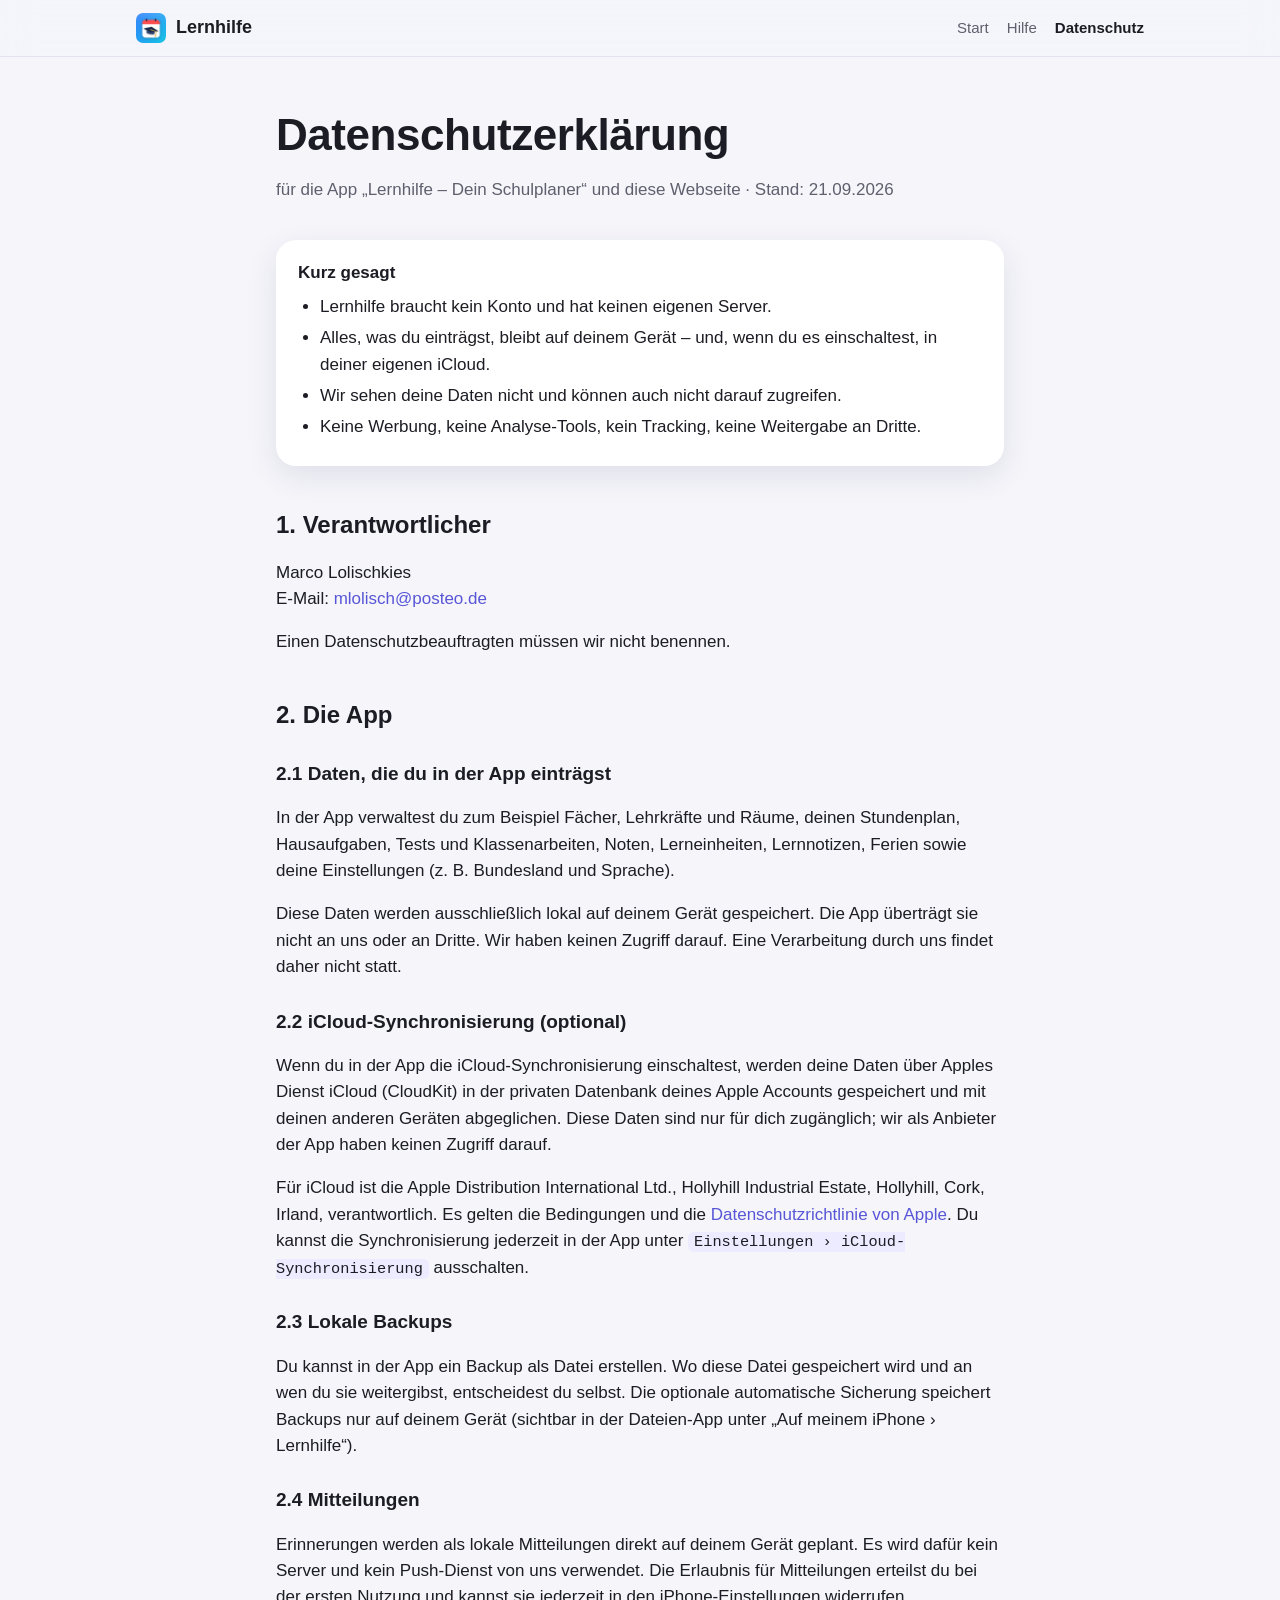
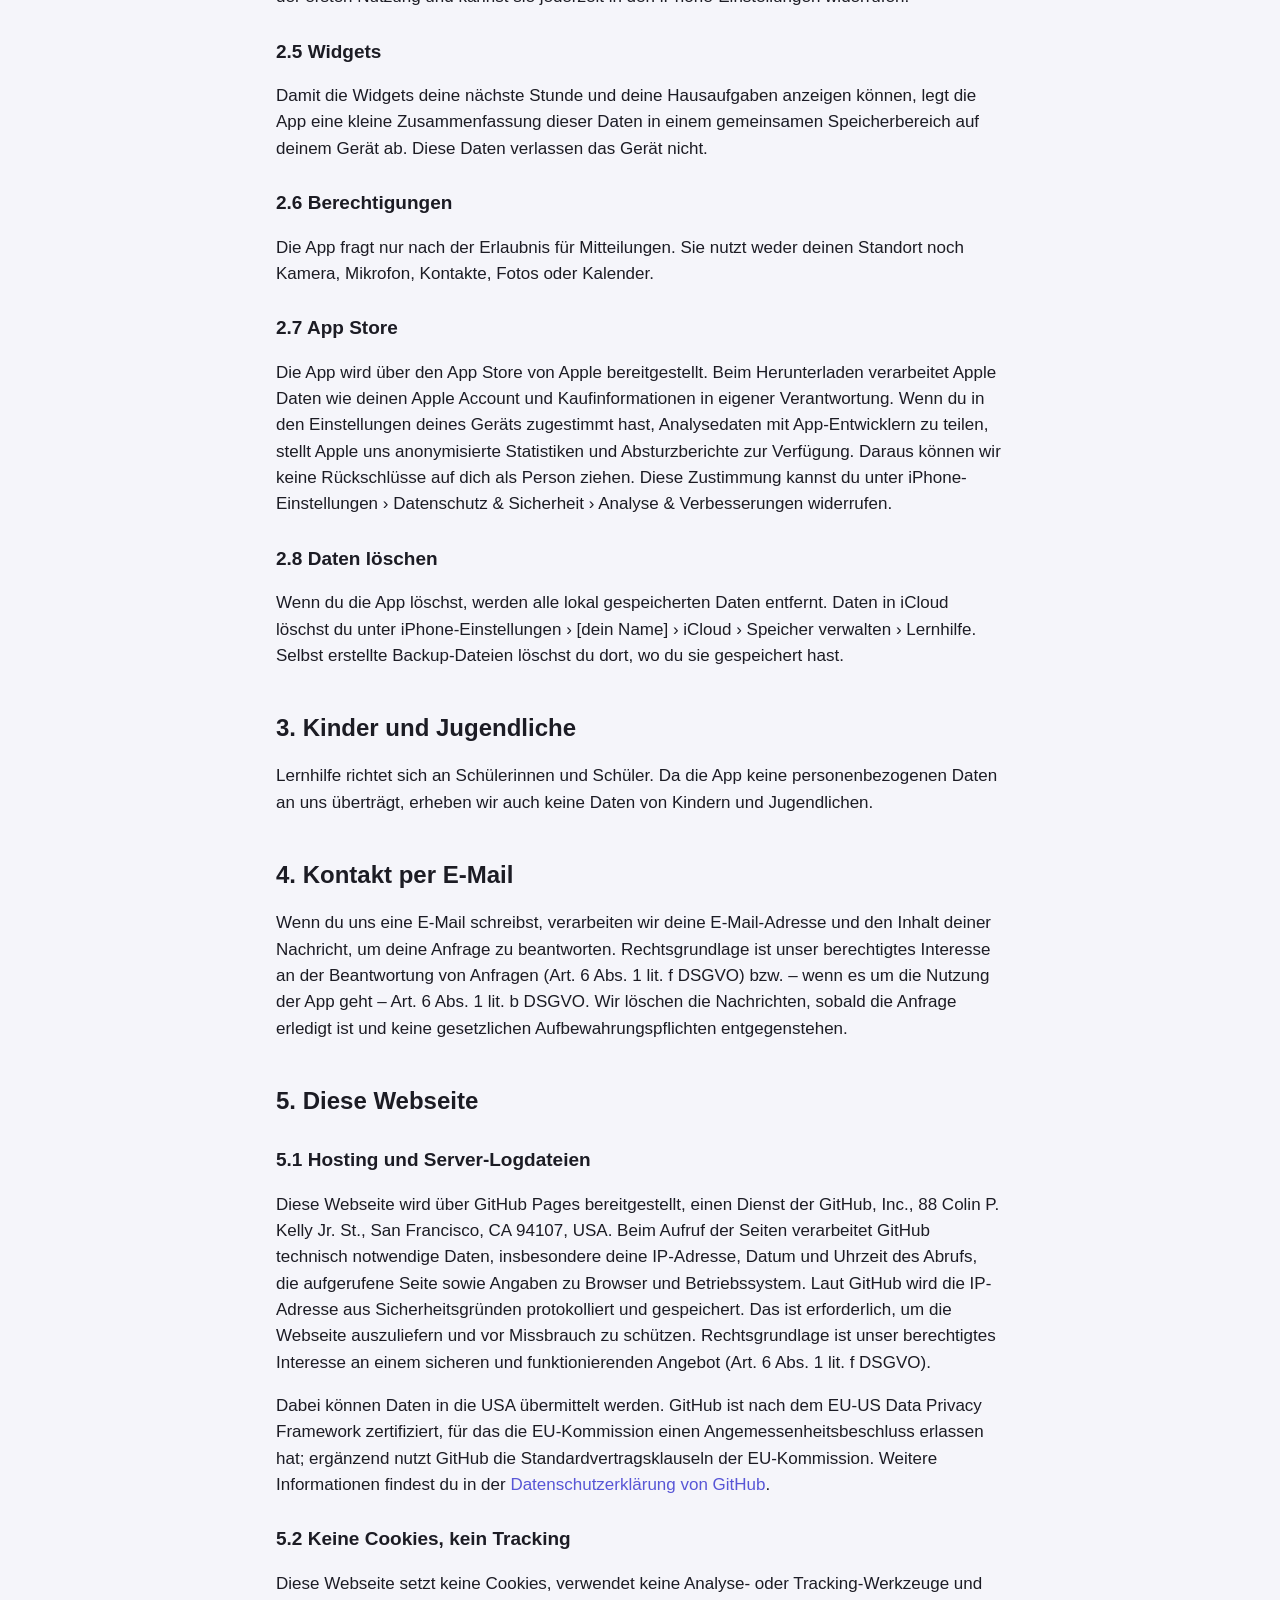
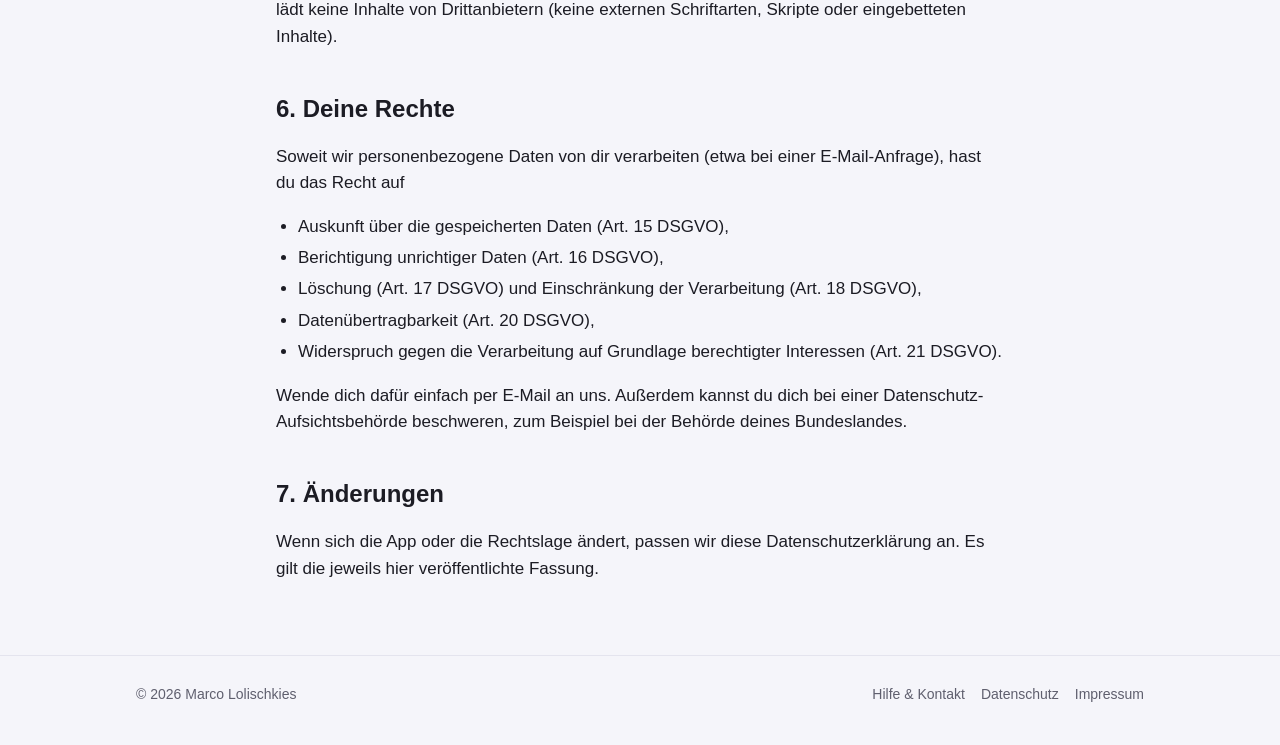
==== datenschutz.html @ ed944dcc "Add files via upload" ====
<!DOCTYPE html>
<html lang="de">
<head>
  <meta charset="utf-8">
  <meta name="viewport" content="width=device-width, initial-scale=1">
  <title>Datenschutz – Lernhilfe</title>
  <meta name="description" content="Datenschutzerklärung für die App Lernhilfe – Dein Schulplaner und diese Webseite.">
  <meta name="theme-color" content="#5856d6">
  <link rel="icon" href="img/icon.png">
  <link rel="apple-touch-icon" href="img/icon.png">
  <link rel="stylesheet" href="style.css">
</head>
<body>

<header class="site-header">
  <div class="wrap">
    <a class="brand" href="index.html"><img src="img/icon.png" alt=""><span>Lernhilfe</span></a>
    <nav class="site-nav" aria-label="Hauptmenü">
      <a href="index.html">Start</a>
      <a href="support.html">Hilfe</a>
      <a href="datenschutz.html" aria-current="page">Datenschutz</a>
    </nav>
  </div>
</header>

<main class="wrap narrow">
  <div class="page-head">
    <h1>Datenschutzerklärung</h1>
    <p>für die App „Lernhilfe – Dein Schulplaner“ und diese Webseite · Stand: 21.09.2026</p>
  </div>

  <div class="prose">

    <div class="summary">
      <strong>Kurz gesagt</strong>
      <ul>
        <li>Lernhilfe braucht kein Konto und hat keinen eigenen Server.</li>
        <li>Alles, was du einträgst, bleibt auf deinem Gerät – und, wenn du es einschaltest, in deiner eigenen iCloud.</li>
        <li>Wir sehen deine Daten nicht und können auch nicht darauf zugreifen.</li>
        <li>Keine Werbung, keine Analyse-Tools, kein Tracking, keine Weitergabe an Dritte.</li>
      </ul>
    </div>

    <h2>1. Verantwortlicher</h2>
    <p>
      Marco Lolischkies<br>
      E-Mail: <a href="mailto:mlolisch@posteo.de">mlolisch@posteo.de</a>
    </p>
    <p>Einen Datenschutzbeauftragten müssen wir nicht benennen.</p>

    <h2>2. Die App</h2>

    <h3>2.1 Daten, die du in der App einträgst</h3>
    <p>In der App verwaltest du zum Beispiel Fächer, Lehrkräfte und Räume, deinen Stundenplan, Hausaufgaben, Tests und Klassenarbeiten, Noten, Lerneinheiten, Lernnotizen, Ferien sowie deine Einstellungen (z. B. Bundesland und Sprache).</p>
    <p>Diese Daten werden ausschließlich lokal auf deinem Gerät gespeichert. Die App überträgt sie nicht an uns oder an Dritte. Wir haben keinen Zugriff darauf. Eine Verarbeitung durch uns findet daher nicht statt.</p>

    <h3>2.2 iCloud-Synchronisierung (optional)</h3>
    <p>Wenn du in der App die iCloud-Synchronisierung einschaltest, werden deine Daten über Apples Dienst iCloud (CloudKit) in der privaten Datenbank deines Apple Accounts gespeichert und mit deinen anderen Geräten abgeglichen. Diese Daten sind nur für dich zugänglich; wir als Anbieter der App haben keinen Zugriff darauf.</p>
    <p>Für iCloud ist die Apple Distribution International Ltd., Hollyhill Industrial Estate, Hollyhill, Cork, Irland, verantwortlich. Es gelten die Bedingungen und die <a href="https://www.apple.com/de/legal/privacy/" rel="noopener">Datenschutzrichtlinie von Apple</a>. Du kannst die Synchronisierung jederzeit in der App unter <span class="path">Einstellungen › iCloud-Synchronisierung</span> ausschalten.</p>

    <h3>2.3 Lokale Backups</h3>
    <p>Du kannst in der App ein Backup als Datei erstellen. Wo diese Datei gespeichert wird und an wen du sie weitergibst, entscheidest du selbst. Die optionale automatische Sicherung speichert Backups nur auf deinem Gerät (sichtbar in der Dateien-App unter „Auf meinem iPhone › Lernhilfe“).</p>

    <h3>2.4 Mitteilungen</h3>
    <p>Erinnerungen werden als lokale Mitteilungen direkt auf deinem Gerät geplant. Es wird dafür kein Server und kein Push-Dienst von uns verwendet. Die Erlaubnis für Mitteilungen erteilst du bei der ersten Nutzung und kannst sie jederzeit in den iPhone-Einstellungen widerrufen.</p>

    <h3>2.5 Widgets</h3>
    <p>Damit die Widgets deine nächste Stunde und deine Hausaufgaben anzeigen können, legt die App eine kleine Zusammenfassung dieser Daten in einem gemeinsamen Speicherbereich auf deinem Gerät ab. Diese Daten verlassen das Gerät nicht.</p>

    <h3>2.6 Berechtigungen</h3>
    <p>Die App fragt nur nach der Erlaubnis für Mitteilungen. Sie nutzt weder deinen Standort noch Kamera, Mikrofon, Kontakte, Fotos oder Kalender.</p>

    <h3>2.7 App Store</h3>
    <p>Die App wird über den App Store von Apple bereitgestellt. Beim Herunterladen verarbeitet Apple Daten wie deinen Apple Account und Kaufinformationen in eigener Verantwortung. Wenn du in den Einstellungen deines Geräts zugestimmt hast, Analysedaten mit App-Entwicklern zu teilen, stellt Apple uns anonymisierte Statistiken und Absturzberichte zur Verfügung. Daraus können wir keine Rückschlüsse auf dich als Person ziehen. Diese Zustimmung kannst du unter iPhone-Einstellungen › Datenschutz &amp; Sicherheit › Analyse &amp; Verbesserungen widerrufen.</p>

    <h3>2.8 Daten löschen</h3>
    <p>Wenn du die App löschst, werden alle lokal gespeicherten Daten entfernt. Daten in iCloud löschst du unter iPhone-Einstellungen › [dein Name] › iCloud › Speicher verwalten › Lernhilfe. Selbst erstellte Backup-Dateien löschst du dort, wo du sie gespeichert hast.</p>

    <h2>3. Kinder und Jugendliche</h2>
    <p>Lernhilfe richtet sich an Schülerinnen und Schüler. Da die App keine personenbezogenen Daten an uns überträgt, erheben wir auch keine Daten von Kindern und Jugendlichen.</p>

    <h2>4. Kontakt per E-Mail</h2>
    <p>Wenn du uns eine E-Mail schreibst, verarbeiten wir deine E-Mail-Adresse und den Inhalt deiner Nachricht, um deine Anfrage zu beantworten. Rechtsgrundlage ist unser berechtigtes Interesse an der Beantwortung von Anfragen (Art. 6 Abs. 1 lit. f DSGVO) bzw. – wenn es um die Nutzung der App geht – Art. 6 Abs. 1 lit. b DSGVO. Wir löschen die Nachrichten, sobald die Anfrage erledigt ist und keine gesetzlichen Aufbewahrungspflichten entgegenstehen.</p>

    <h2>5. Diese Webseite</h2>

    <h3>5.1 Hosting und Server-Logdateien</h3>
    <p>Diese Webseite wird über GitHub Pages bereitgestellt, einen Dienst der GitHub, Inc., 88 Colin P. Kelly Jr. St., San Francisco, CA 94107, USA. Beim Aufruf der Seiten verarbeitet GitHub technisch notwendige Daten, insbesondere deine IP-Adresse, Datum und Uhrzeit des Abrufs, die aufgerufene Seite sowie Angaben zu Browser und Betriebssystem. Laut GitHub wird die IP-Adresse aus Sicherheitsgründen protokolliert und gespeichert. Das ist erforderlich, um die Webseite auszuliefern und vor Missbrauch zu schützen. Rechtsgrundlage ist unser berechtigtes Interesse an einem sicheren und funktionierenden Angebot (Art. 6 Abs. 1 lit. f DSGVO).</p>
    <p>Dabei können Daten in die USA übermittelt werden. GitHub ist nach dem EU-US Data Privacy Framework zertifiziert, für das die EU-Kommission einen Angemessenheitsbeschluss erlassen hat; ergänzend nutzt GitHub die Standardvertragsklauseln der EU-Kommission. Weitere Informationen findest du in der <a href="https://docs.github.com/de/site-policy/privacy-policies/github-general-privacy-statement" rel="noopener">Datenschutzerklärung von GitHub</a>.</p>

    <h3>5.2 Keine Cookies, kein Tracking</h3>
    <p>Diese Webseite setzt keine Cookies, verwendet keine Analyse- oder Tracking-Werkzeuge und lädt keine Inhalte von Drittanbietern (keine externen Schriftarten, Skripte oder eingebetteten Inhalte).</p>

    <h2>6. Deine Rechte</h2>
    <p>Soweit wir personenbezogene Daten von dir verarbeiten (etwa bei einer E-Mail-Anfrage), hast du das Recht auf</p>
    <ul>
      <li>Auskunft über die gespeicherten Daten (Art. 15 DSGVO),</li>
      <li>Berichtigung unrichtiger Daten (Art. 16 DSGVO),</li>
      <li>Löschung (Art. 17 DSGVO) und Einschränkung der Verarbeitung (Art. 18 DSGVO),</li>
      <li>Datenübertragbarkeit (Art. 20 DSGVO),</li>
      <li>Widerspruch gegen die Verarbeitung auf Grundlage berechtigter Interessen (Art. 21 DSGVO).</li>
    </ul>
    <p>Wende dich dafür einfach per E-Mail an uns. Außerdem kannst du dich bei einer Datenschutz-Aufsichtsbehörde beschweren, zum Beispiel bei der Behörde deines Bundeslandes.</p>

    <h2>7. Änderungen</h2>
    <p>Wenn sich die App oder die Rechtslage ändert, passen wir diese Datenschutzerklärung an. Es gilt die jeweils hier veröffentlichte Fassung.</p>

  </div>
</main>

<footer class="site-footer">
  <div class="wrap">
    <span>© 2026 Marco Lolischkies</span>
    <nav aria-label="Rechtliches">
      <a href="support.html">Hilfe &amp; Kontakt</a>
      <a href="datenschutz.html">Datenschutz</a>
      <a href="impressum.html">Impressum</a>
    </nav>
  </div>
</footer>

</body>
</html>
---- style.css ----
/* Lernhilfe – gemeinsame Gestaltung aller Seiten.
   Nur Systemschriften und lokale Bilder: keine Anfragen an Dritte. */

:root {
  --bg: #f5f5fa;
  --surface: #ffffff;
  --text: #1c1c24;
  --muted: #5f5f6e;
  --line: #e4e4ee;
  --accent: #5856d6;
  --accent-soft: #ecebff;
  --accent-text: #ffffff;
  --hero-from: #dcdcff;
  --hero-to: #f5f5fa;
  --todo-bg: #fff3b0;
  --todo-text: #5c4600;
  --radius: 20px;
  --shadow: 0 10px 30px rgba(40, 40, 90, 0.10);
  color-scheme: light;
}

@media (prefers-color-scheme: dark) {
  :root {
    --bg: #0f0f16;
    --surface: #1b1b26;
    --text: #f2f2f7;
    --muted: #a3a3b5;
    --line: #2c2c3a;
    --accent: #7d7aff;
    --accent-soft: #25243f;
    --accent-text: #ffffff;
    --hero-from: #25234a;
    --hero-to: #0f0f16;
    --todo-bg: #4a3f00;
    --todo-text: #fff3b0;
    --shadow: 0 10px 30px rgba(0, 0, 0, 0.45);
    color-scheme: dark;
  }
}

* { box-sizing: border-box; }

html { -webkit-text-size-adjust: 100%; }

body {
  margin: 0;
  background: var(--bg);
  color: var(--text);
  font: 17px/1.55 -apple-system, BlinkMacSystemFont, "SF Pro Text", "Segoe UI", Roboto, "Helvetica Neue", Arial, sans-serif;
}

img { max-width: 100%; height: auto; display: block; }

a { color: var(--accent); text-decoration: none; }
a:hover { text-decoration: underline; }

.wrap { max-width: 1040px; margin: 0 auto; padding: 0 16px; }
.narrow { max-width: 760px; }

/* Platzhalter, die vor der Veröffentlichung ausgefüllt werden müssen */
.todo {
  background: var(--todo-bg);
  color: var(--todo-text);
  border-radius: 4px;
  padding: 0 4px;
}

/* Kopfzeile */
.site-header {
  position: sticky;
  top: 0;
  z-index: 10;
  background: color-mix(in srgb, var(--bg) 82%, transparent);
  backdrop-filter: saturate(180%) blur(16px);
  -webkit-backdrop-filter: saturate(180%) blur(16px);
  border-bottom: 1px solid var(--line);
}
.site-header .wrap {
  display: flex;
  align-items: center;
  justify-content: space-between;
  gap: 12px;
  min-height: 56px;
}
.brand {
  display: flex;
  align-items: center;
  gap: 10px;
  color: var(--text);
  font-weight: 700;
  font-size: 18px;
}
.brand:hover { text-decoration: none; }
.brand img { width: 30px; height: 30px; border-radius: 7px; }
.site-nav { display: flex; gap: 18px; font-size: 15px; }
.site-nav a { color: var(--muted); }
.site-nav a[aria-current="page"] { color: var(--text); font-weight: 600; }

/* Startseite: Kopfbereich */
.hero {
  background: linear-gradient(180deg, var(--hero-from), var(--hero-to));
  padding: 56px 0 40px;
}
.hero .wrap {
  display: grid;
  grid-template-columns: 1.1fr 0.9fr;
  align-items: center;
  gap: 40px;
}
.hero-icon { width: 88px; height: 88px; border-radius: 20px; box-shadow: var(--shadow); }
.hero h1 { font-size: clamp(40px, 7vw, 60px); line-height: 1.05; margin: 20px 0 4px; letter-spacing: -0.02em; }
.hero .tagline { font-size: clamp(22px, 3.4vw, 28px); color: var(--accent); font-weight: 600; margin: 0 0 16px; }
.hero .lead { font-size: 19px; color: var(--muted); margin: 0 0 28px; max-width: 34em; }
.hero-phone { justify-self: center; }

.store-button {
  display: inline-flex;
  align-items: center;
  gap: 10px;
  background: var(--text);
  color: var(--bg);
  padding: 13px 22px;
  border-radius: 14px;
  font-weight: 600;
}
.store-button:hover { text-decoration: none; opacity: 0.9; }
.store-button svg { width: 20px; height: 20px; fill: currentColor; }
.store-note { font-size: 14px; color: var(--muted); margin-top: 10px; }

/* Geräterahmen für Screenshots */
.phone {
  width: min(300px, 78vw);
  border-radius: 44px;
  padding: 10px;
  background: #16161d;
  box-shadow: var(--shadow), 0 0 0 1px rgba(255, 255, 255, 0.06) inset;
}
.phone img { border-radius: 35px; }

.widgets-shot {
  width: min(420px, 90vw);
  border-radius: 28px;
  box-shadow: var(--shadow);
}

/* Abschnitte */
section { padding: 56px 0; }
.section-title { text-align: center; margin-bottom: 36px; }
.section-title h2 { font-size: clamp(28px, 4.5vw, 38px); margin: 0 0 8px; letter-spacing: -0.01em; }
.section-title p { color: var(--muted); margin: 0 auto; max-width: 36em; }

.feature {
  display: grid;
  grid-template-columns: 1fr 1fr;
  align-items: center;
  gap: 48px;
  padding: 36px 0;
}
.feature:nth-child(even) .feature-media { order: 2; }
.feature-media { justify-self: center; }
.feature .eyebrow {
  display: inline-block;
  font-size: 13px;
  font-weight: 700;
  text-transform: uppercase;
  letter-spacing: 0.06em;
  color: var(--accent);
  margin-bottom: 8px;
}
.feature h3 { font-size: clamp(24px, 3.6vw, 32px); line-height: 1.15; margin: 0 0 12px; }
.feature p { color: var(--muted); margin: 0 0 12px; }
.feature ul { margin: 0; padding-left: 20px; color: var(--muted); }
.feature li { margin: 4px 0; }

.grid {
  display: grid;
  grid-template-columns: repeat(auto-fit, minmax(220px, 1fr));
  gap: 16px;
}
.card {
  background: var(--surface);
  border-radius: var(--radius);
  padding: 22px;
  box-shadow: var(--shadow);
}
.card .symbol {
  width: 40px;
  height: 40px;
  border-radius: 11px;
  display: grid;
  place-items: center;
  font-size: 21px;
  margin-bottom: 12px;
  background: var(--accent-soft);
}
.card h3 { margin: 0 0 6px; font-size: 18px; }
.card p { margin: 0; color: var(--muted); font-size: 15px; }

.privacy-band {
  background: var(--accent);
  color: var(--accent-text);
  border-radius: 28px;
  padding: 40px 28px;
  text-align: center;
}
.privacy-band h2 { font-size: clamp(26px, 4vw, 34px); margin: 0 0 10px; }
.privacy-band p { margin: 0 auto; max-width: 38em; opacity: 0.92; }
.privacy-band a { color: var(--accent-text); text-decoration: underline; }

.cta { text-align: center; }
.cta h2 { font-size: clamp(26px, 4vw, 34px); margin: 0 0 18px; }

/* Textseiten (Hilfe, Datenschutz, Impressum) */
.page-head { padding: 44px 0 8px; }
.page-head h1 { font-size: clamp(32px, 5vw, 44px); margin: 0 0 8px; letter-spacing: -0.01em; }
.page-head p { color: var(--muted); margin: 0; }

.prose { padding: 16px 0 56px; }
.prose h2 { font-size: 24px; margin: 40px 0 10px; }
.prose h3 { font-size: 19px; margin: 26px 0 6px; }
.prose p, .prose li { color: var(--text); }
.prose ul, .prose ol { padding-left: 22px; }
.prose li { margin: 5px 0; }
.prose .muted { color: var(--muted); }
.prose code, .path {
  font-family: ui-monospace, "SF Mono", Menlo, Consolas, monospace;
  font-size: 0.9em;
  background: var(--accent-soft);
  padding: 1px 6px;
  border-radius: 6px;
}

.summary {
  background: var(--surface);
  border-radius: var(--radius);
  padding: 20px 22px;
  box-shadow: var(--shadow);
  margin: 12px 0 8px;
}
.summary ul { margin: 8px 0 0; }

.contact-card {
  background: var(--surface);
  border-radius: var(--radius);
  padding: 22px;
  box-shadow: var(--shadow);
  display: flex;
  flex-wrap: wrap;
  align-items: center;
  justify-content: space-between;
  gap: 14px;
  margin: 12px 0 8px;
}
.contact-card p { margin: 0; }
.button {
  display: inline-block;
  background: var(--accent);
  color: var(--accent-text);
  padding: 11px 20px;
  border-radius: 12px;
  font-weight: 600;
}
.button:hover { text-decoration: none; opacity: 0.9; }

/* Häufige Fragen */
.faq details {
  background: var(--surface);
  border-radius: 16px;
  margin: 10px 0;
  box-shadow: 0 1px 0 var(--line);
}
.faq summary {
  cursor: pointer;
  list-style: none;
  padding: 16px 44px 16px 18px;
  font-weight: 600;
  position: relative;
}
.faq summary::-webkit-details-marker { display: none; }
.faq summary::after {
  content: "+";
  position: absolute;
  right: 18px;
  top: 50%;
  transform: translateY(-50%);
  font-size: 22px;
  font-weight: 400;
  color: var(--accent);
}
.faq details[open] summary::after { content: "–"; }
.faq .answer { padding: 0 18px 16px; color: var(--muted); }
.faq .answer p { margin: 0 0 8px; color: var(--muted); }
.faq .answer ol, .faq .answer ul { margin: 0 0 8px; }

/* Fußzeile */
.site-footer {
  border-top: 1px solid var(--line);
  padding: 28px 0 40px;
  font-size: 14px;
  color: var(--muted);
}
.site-footer .wrap {
  display: flex;
  flex-wrap: wrap;
  justify-content: space-between;
  gap: 12px;
}
.site-footer nav { display: flex; flex-wrap: wrap; gap: 16px; }
.site-footer a { color: var(--muted); }

/* Schmale Bildschirme */
@media (max-width: 760px) {
  .hero { padding: 36px 0 24px; }
  .hero .wrap { grid-template-columns: 1fr; text-align: center; gap: 28px; }
  .hero-icon { margin: 0 auto; }
  .hero .lead { margin-left: auto; margin-right: auto; }
  .feature { grid-template-columns: 1fr; gap: 24px; text-align: center; }
  .feature:nth-child(even) .feature-media { order: 0; }
  .feature ul { text-align: left; display: inline-block; }
  section { padding: 40px 0; }
  .site-nav { gap: 14px; font-size: 14px; }
  .brand span { display: none; }
}
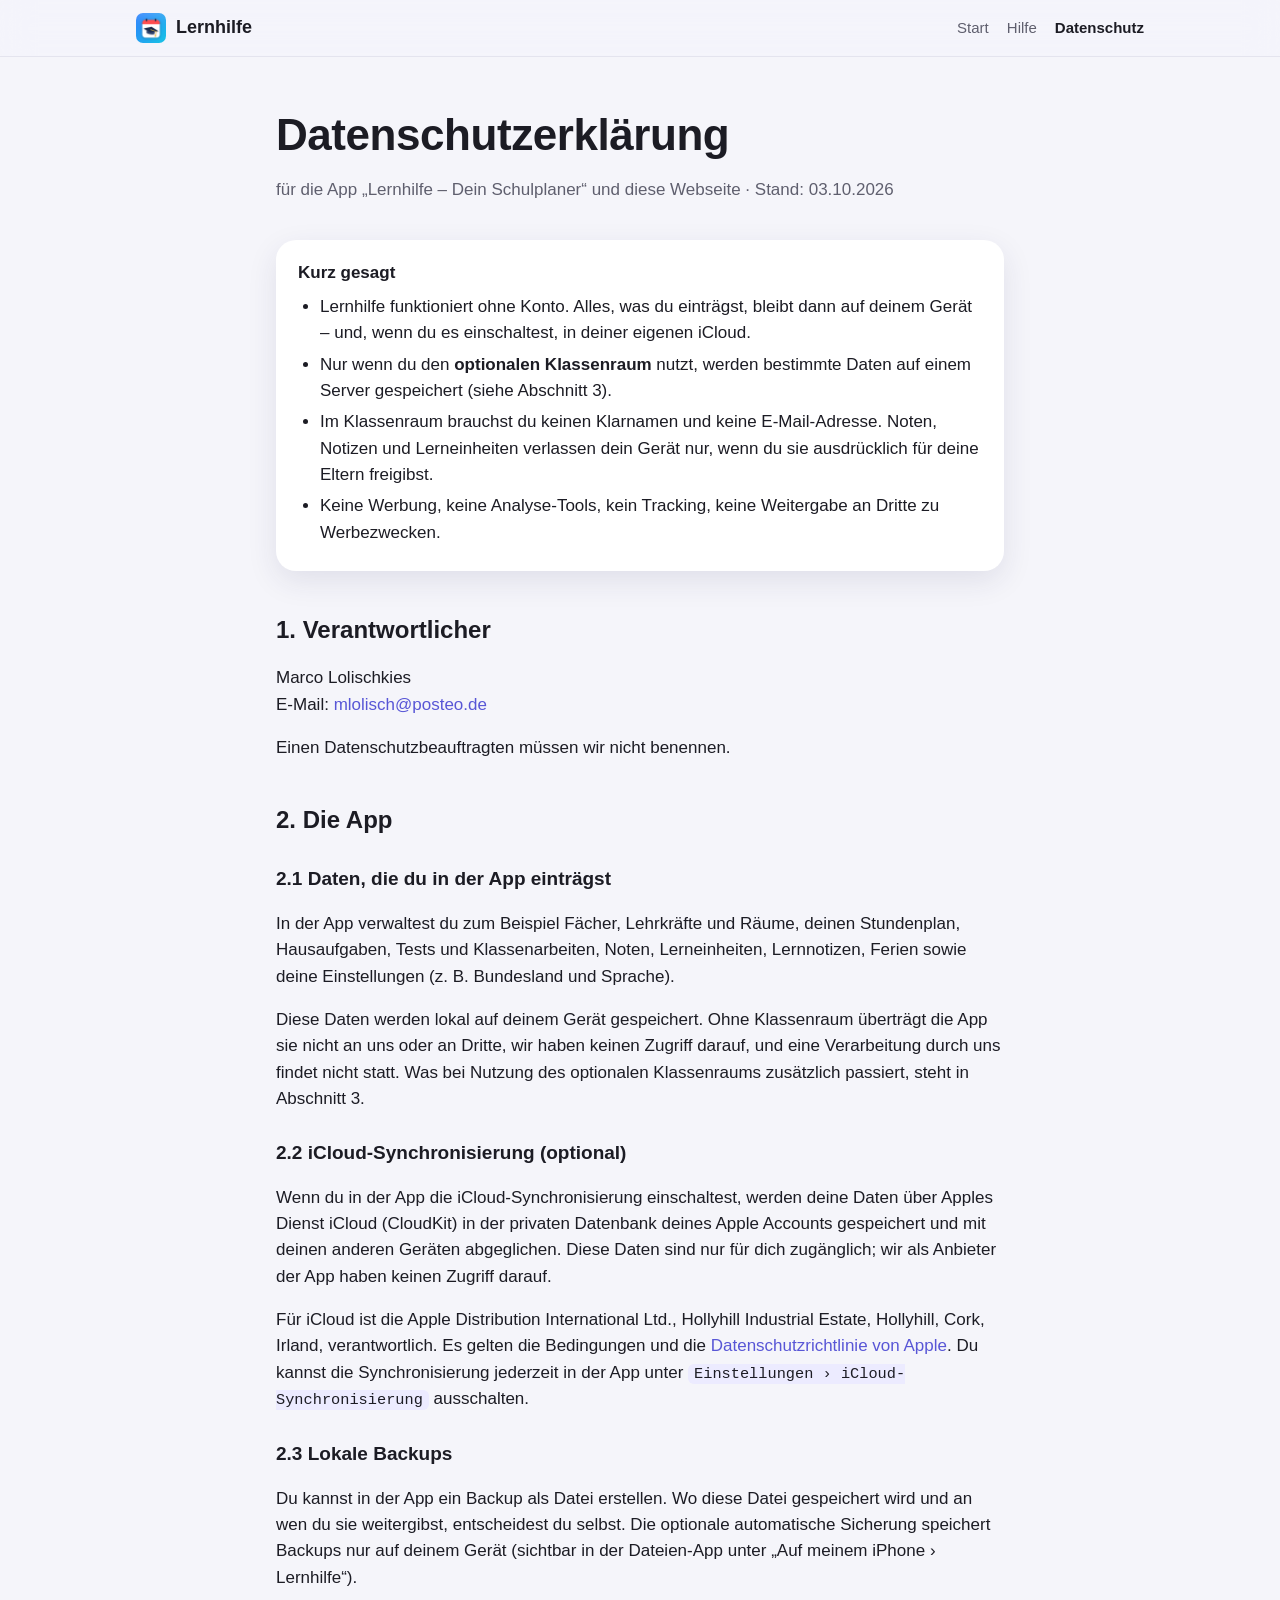
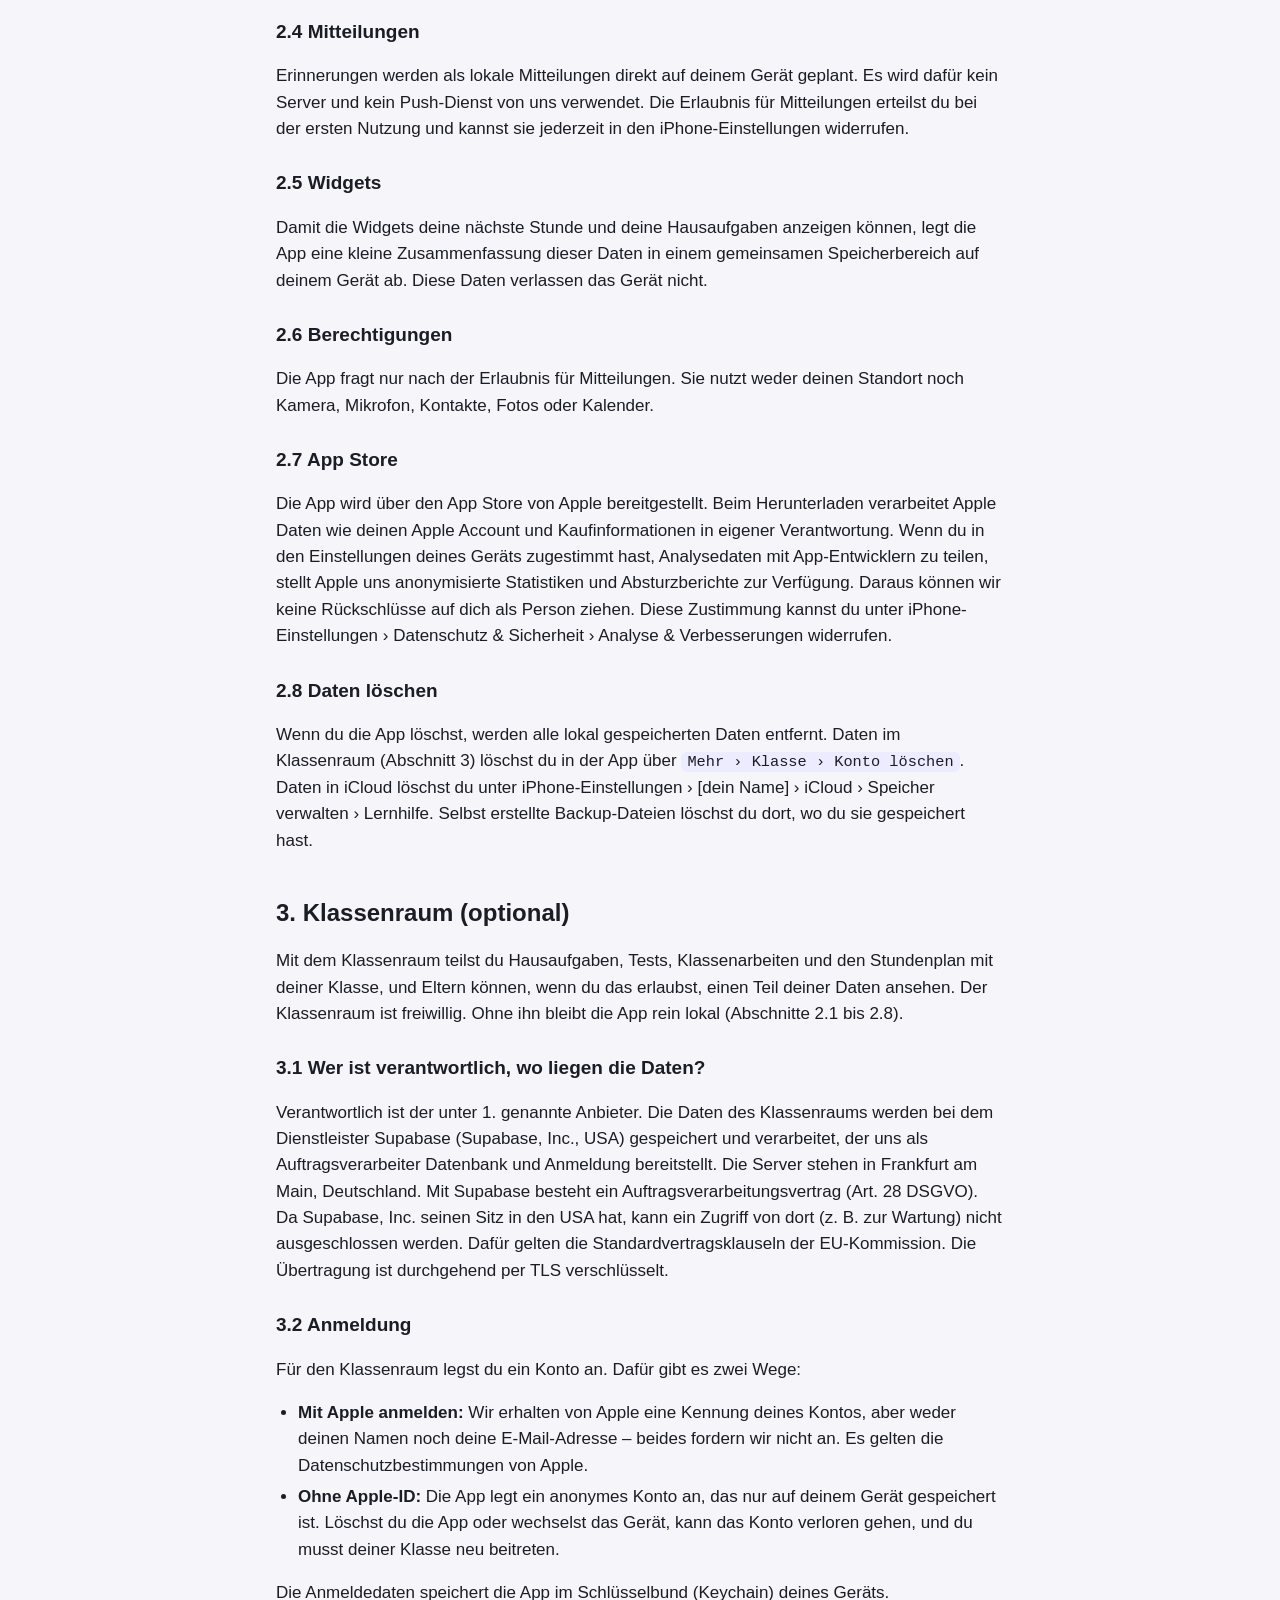
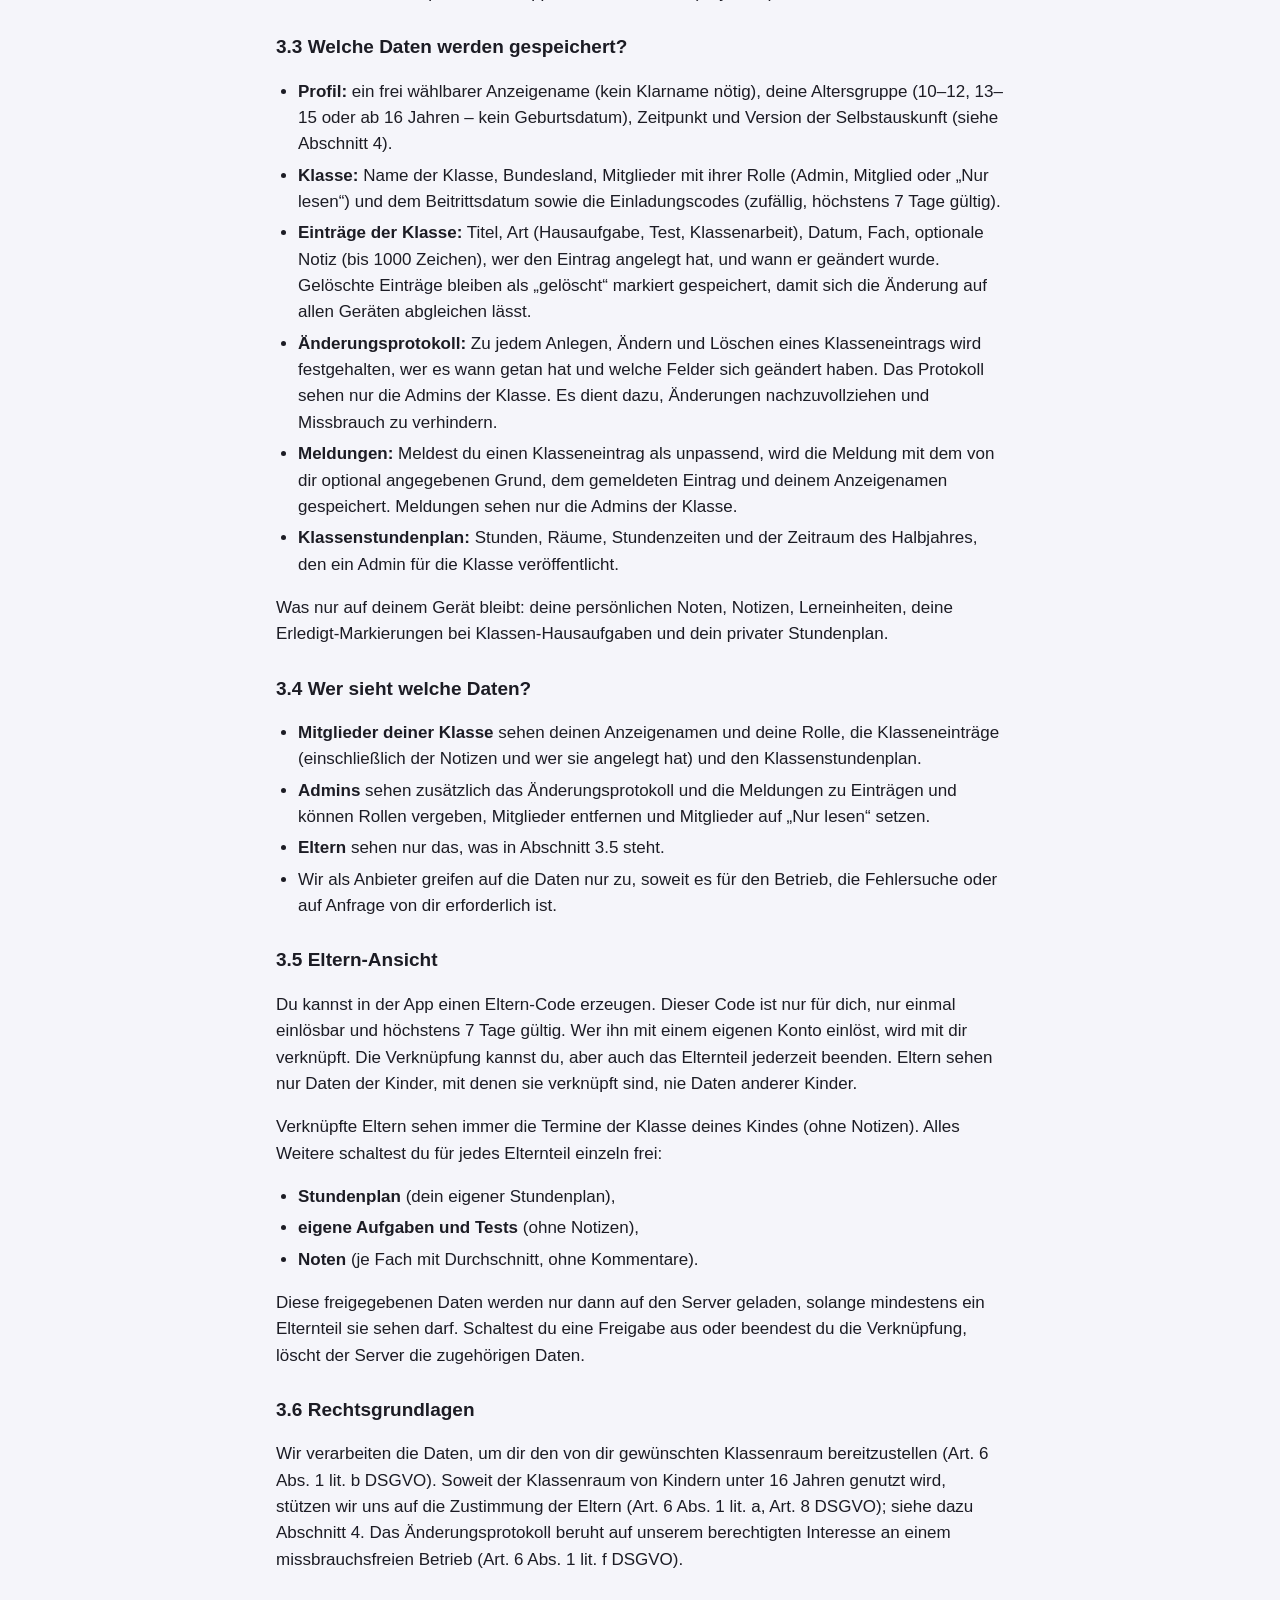
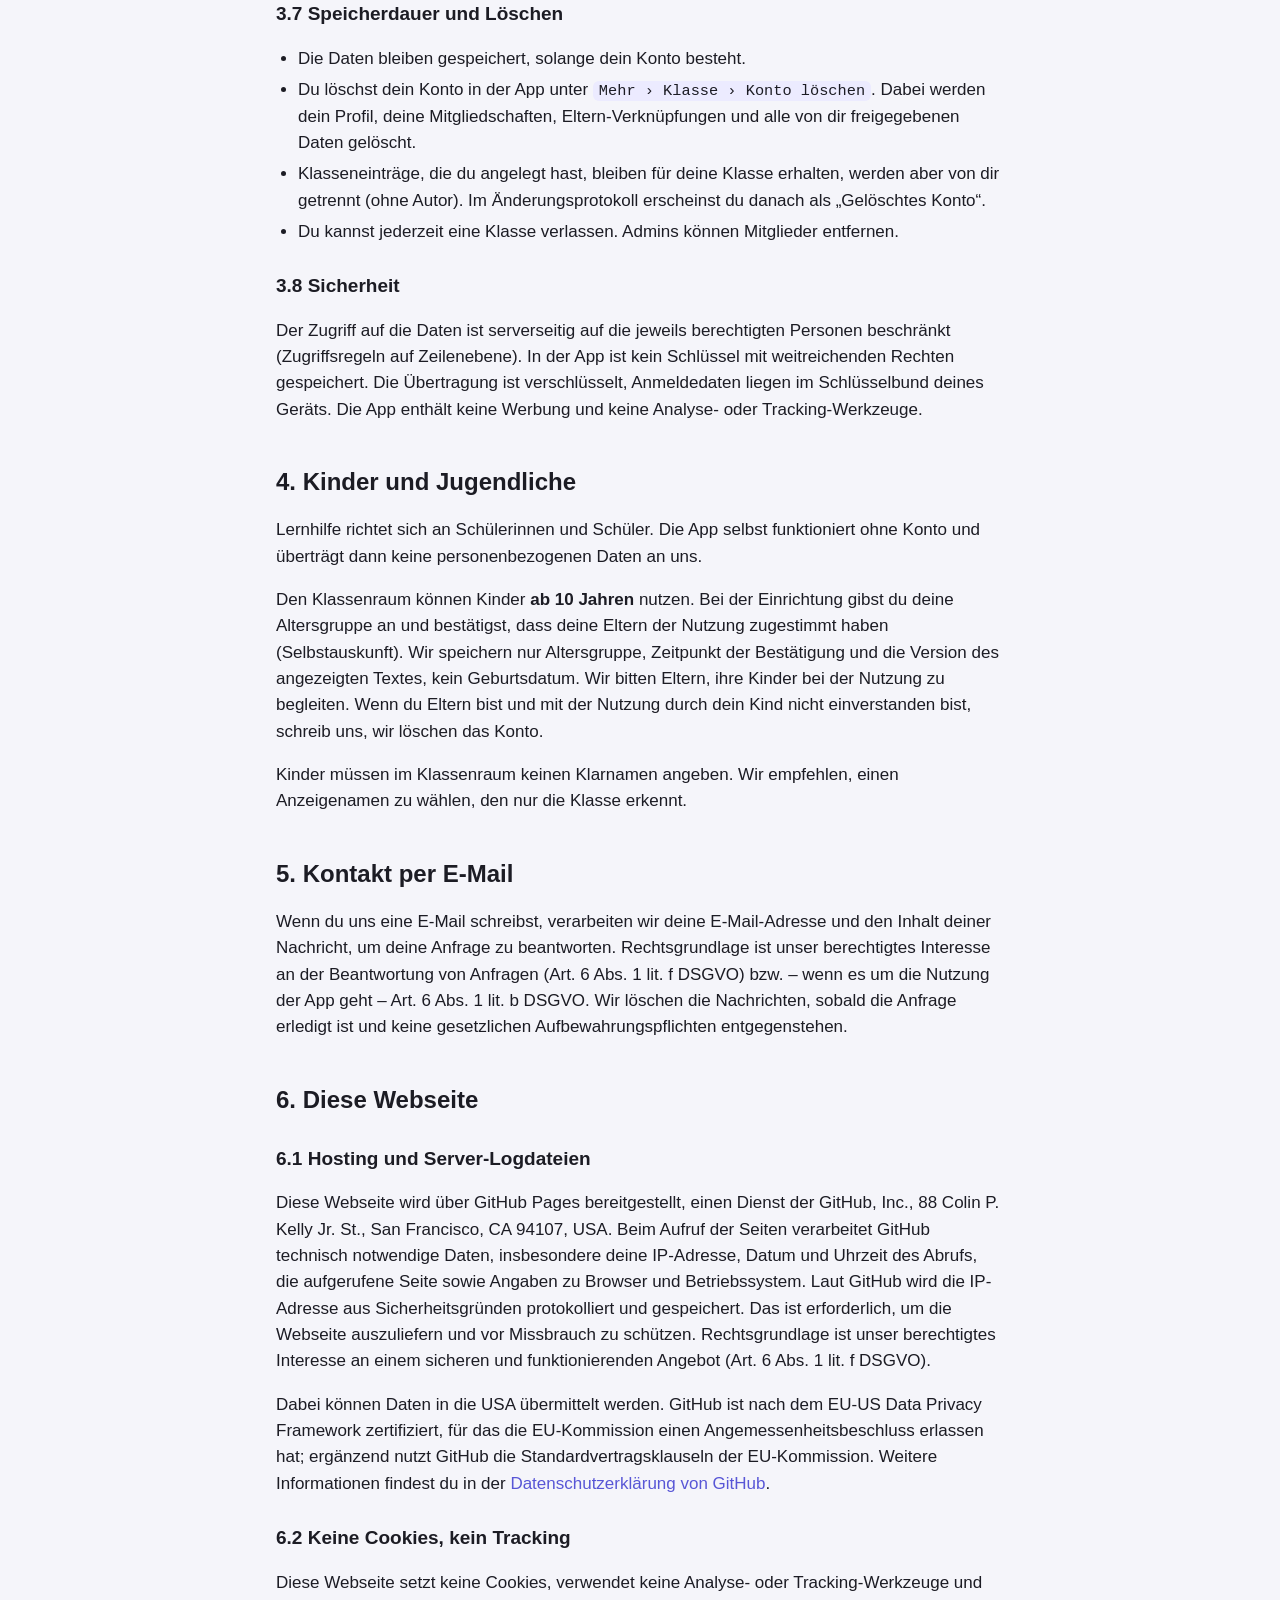
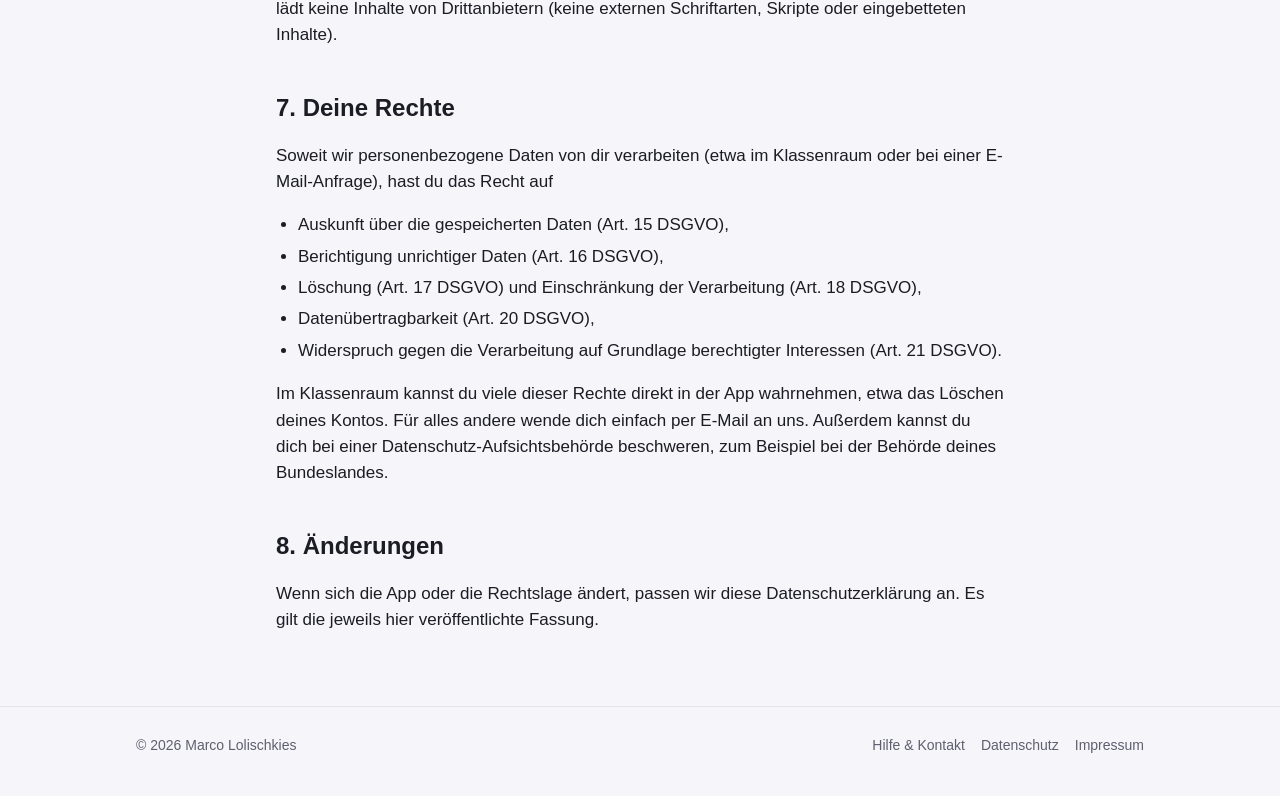
==== commit 5c868a76: "Add files via upload" ====
--- a/datenschutz.html
+++ b/datenschutz.html
@@ -26,7 +26,7 @@
 <main class="wrap narrow">
   <div class="page-head">
     <h1>Datenschutzerklärung</h1>
-    <p>für die App „Lernhilfe – Dein Schulplaner“ und diese Webseite · Stand: 21.09.2026</p>
+    <p>für die App „Lernhilfe – Dein Schulplaner“ und diese Webseite · Stand: 03.10.2026</p>
   </div>
 
   <div class="prose">
@@ -34,10 +34,10 @@
     <div class="summary">
       <strong>Kurz gesagt</strong>
       <ul>
-        <li>Lernhilfe braucht kein Konto und hat keinen eigenen Server.</li>
-        <li>Alles, was du einträgst, bleibt auf deinem Gerät – und, wenn du es einschaltest, in deiner eigenen iCloud.</li>
-        <li>Wir sehen deine Daten nicht und können auch nicht darauf zugreifen.</li>
-        <li>Keine Werbung, keine Analyse-Tools, kein Tracking, keine Weitergabe an Dritte.</li>
+        <li>Lernhilfe funktioniert ohne Konto. Alles, was du einträgst, bleibt dann auf deinem Gerät – und, wenn du es einschaltest, in deiner eigenen iCloud.</li>
+        <li>Nur wenn du den <strong>optionalen Klassenraum</strong> nutzt, werden bestimmte Daten auf einem Server gespeichert (siehe Abschnitt 3).</li>
+        <li>Im Klassenraum brauchst du keinen Klarnamen und keine E-Mail-Adresse. Noten, Notizen und Lerneinheiten verlassen dein Gerät nur, wenn du sie ausdrücklich für deine Eltern freigibst.</li>
+        <li>Keine Werbung, keine Analyse-Tools, kein Tracking, keine Weitergabe an Dritte zu Werbezwecken.</li>
       </ul>
     </div>
 
@@ -52,7 +52,7 @@
 
     <h3>2.1 Daten, die du in der App einträgst</h3>
     <p>In der App verwaltest du zum Beispiel Fächer, Lehrkräfte und Räume, deinen Stundenplan, Hausaufgaben, Tests und Klassenarbeiten, Noten, Lerneinheiten, Lernnotizen, Ferien sowie deine Einstellungen (z. B. Bundesland und Sprache).</p>
-    <p>Diese Daten werden ausschließlich lokal auf deinem Gerät gespeichert. Die App überträgt sie nicht an uns oder an Dritte. Wir haben keinen Zugriff darauf. Eine Verarbeitung durch uns findet daher nicht statt.</p>
+    <p>Diese Daten werden lokal auf deinem Gerät gespeichert. Ohne Klassenraum überträgt die App sie nicht an uns oder an Dritte, wir haben keinen Zugriff darauf, und eine Verarbeitung durch uns findet nicht statt. Was bei Nutzung des optionalen Klassenraums zusätzlich passiert, steht in Abschnitt 3.</p>
 
     <h3>2.2 iCloud-Synchronisierung (optional)</h3>
     <p>Wenn du in der App die iCloud-Synchronisierung einschaltest, werden deine Daten über Apples Dienst iCloud (CloudKit) in der privaten Datenbank deines Apple Accounts gespeichert und mit deinen anderen Geräten abgeglichen. Diese Daten sind nur für dich zugänglich; wir als Anbieter der App haben keinen Zugriff darauf.</p>
@@ -74,25 +74,84 @@
     <p>Die App wird über den App Store von Apple bereitgestellt. Beim Herunterladen verarbeitet Apple Daten wie deinen Apple Account und Kaufinformationen in eigener Verantwortung. Wenn du in den Einstellungen deines Geräts zugestimmt hast, Analysedaten mit App-Entwicklern zu teilen, stellt Apple uns anonymisierte Statistiken und Absturzberichte zur Verfügung. Daraus können wir keine Rückschlüsse auf dich als Person ziehen. Diese Zustimmung kannst du unter iPhone-Einstellungen › Datenschutz &amp; Sicherheit › Analyse &amp; Verbesserungen widerrufen.</p>
 
     <h3>2.8 Daten löschen</h3>
-    <p>Wenn du die App löschst, werden alle lokal gespeicherten Daten entfernt. Daten in iCloud löschst du unter iPhone-Einstellungen › [dein Name] › iCloud › Speicher verwalten › Lernhilfe. Selbst erstellte Backup-Dateien löschst du dort, wo du sie gespeichert hast.</p>
+    <p>Wenn du die App löschst, werden alle lokal gespeicherten Daten entfernt. Daten im Klassenraum (Abschnitt 3) löschst du in der App über <span class="path">Mehr › Klasse › Konto löschen</span>. Daten in iCloud löschst du unter iPhone-Einstellungen › [dein Name] › iCloud › Speicher verwalten › Lernhilfe. Selbst erstellte Backup-Dateien löschst du dort, wo du sie gespeichert hast.</p>
 
-    <h2>3. Kinder und Jugendliche</h2>
-    <p>Lernhilfe richtet sich an Schülerinnen und Schüler. Da die App keine personenbezogenen Daten an uns überträgt, erheben wir auch keine Daten von Kindern und Jugendlichen.</p>
+    <h2>3. Klassenraum (optional)</h2>
+    <p>Mit dem Klassenraum teilst du Hausaufgaben, Tests, Klassenarbeiten und den Stundenplan mit deiner Klasse, und Eltern können, wenn du das erlaubst, einen Teil deiner Daten ansehen. Der Klassenraum ist freiwillig. Ohne ihn bleibt die App rein lokal (Abschnitte 2.1 bis 2.8).</p>
 
-    <h2>4. Kontakt per E-Mail</h2>
+    <h3>3.1 Wer ist verantwortlich, wo liegen die Daten?</h3>
+    <p>Verantwortlich ist der unter 1. genannte Anbieter. Die Daten des Klassenraums werden bei dem Dienstleister Supabase (Supabase, Inc., USA) gespeichert und verarbeitet, der uns als Auftragsverarbeiter Datenbank und Anmeldung bereitstellt. Die Server stehen in Frankfurt am Main, Deutschland. Mit Supabase besteht ein Auftragsverarbeitungsvertrag (Art. 28 DSGVO). Da Supabase, Inc. seinen Sitz in den USA hat, kann ein Zugriff von dort (z. B. zur Wartung) nicht ausgeschlossen werden. Dafür gelten die Standardvertragsklauseln der EU-Kommission. Die Übertragung ist durchgehend per TLS verschlüsselt.</p>
+
+    <h3>3.2 Anmeldung</h3>
+    <p>Für den Klassenraum legst du ein Konto an. Dafür gibt es zwei Wege:</p>
+    <ul>
+      <li><strong>Mit Apple anmelden:</strong> Wir erhalten von Apple eine Kennung deines Kontos, aber weder deinen Namen noch deine E-Mail-Adresse – beides fordern wir nicht an. Es gelten die Datenschutzbestimmungen von Apple.</li>
+      <li><strong>Ohne Apple-ID:</strong> Die App legt ein anonymes Konto an, das nur auf deinem Gerät gespeichert ist. Löschst du die App oder wechselst das Gerät, kann das Konto verloren gehen, und du musst deiner Klasse neu beitreten.</li>
+    </ul>
+    <p>Die Anmeldedaten speichert die App im Schlüsselbund (Keychain) deines Geräts.</p>
+
+    <h3>3.3 Welche Daten werden gespeichert?</h3>
+    <ul>
+      <li><strong>Profil:</strong> ein frei wählbarer Anzeigename (kein Klarname nötig), deine Altersgruppe (10–12, 13–15 oder ab 16 Jahren – kein Geburtsdatum), Zeitpunkt und Version der Selbstauskunft (siehe Abschnitt 4).</li>
+      <li><strong>Klasse:</strong> Name der Klasse, Bundesland, Mitglieder mit ihrer Rolle (Admin, Mitglied oder „Nur lesen“) und dem Beitrittsdatum sowie die Einladungscodes (zufällig, höchstens 7 Tage gültig).</li>
+      <li><strong>Einträge der Klasse:</strong> Titel, Art (Hausaufgabe, Test, Klassenarbeit), Datum, Fach, optionale Notiz (bis 1000 Zeichen), wer den Eintrag angelegt hat, und wann er geändert wurde. Gelöschte Einträge bleiben als „gelöscht“ markiert gespeichert, damit sich die Änderung auf allen Geräten abgleichen lässt.</li>
+      <li><strong>Änderungsprotokoll:</strong> Zu jedem Anlegen, Ändern und Löschen eines Klasseneintrags wird festgehalten, wer es wann getan hat und welche Felder sich geändert haben. Das Protokoll sehen nur die Admins der Klasse. Es dient dazu, Änderungen nachzuvollziehen und Missbrauch zu verhindern.</li>
+      <li><strong>Meldungen:</strong> Meldest du einen Klasseneintrag als unpassend, wird die Meldung mit dem von dir optional angegebenen Grund, dem gemeldeten Eintrag und deinem Anzeigenamen gespeichert. Meldungen sehen nur die Admins der Klasse.</li>
+      <li><strong>Klassenstundenplan:</strong> Stunden, Räume, Stundenzeiten und der Zeitraum des Halbjahres, den ein Admin für die Klasse veröffentlicht.</li>
+    </ul>
+    <p>Was nur auf deinem Gerät bleibt: deine persönlichen Noten, Notizen, Lerneinheiten, deine Erledigt-Markierungen bei Klassen-Hausaufgaben und dein privater Stundenplan.</p>
+
+    <h3>3.4 Wer sieht welche Daten?</h3>
+    <ul>
+      <li><strong>Mitglieder deiner Klasse</strong> sehen deinen Anzeigenamen und deine Rolle, die Klasseneinträge (einschließlich der Notizen und wer sie angelegt hat) und den Klassenstundenplan.</li>
+      <li><strong>Admins</strong> sehen zusätzlich das Änderungsprotokoll und die Meldungen zu Einträgen und können Rollen vergeben, Mitglieder entfernen und Mitglieder auf „Nur lesen“ setzen.</li>
+      <li><strong>Eltern</strong> sehen nur das, was in Abschnitt 3.5 steht.</li>
+      <li>Wir als Anbieter greifen auf die Daten nur zu, soweit es für den Betrieb, die Fehlersuche oder auf Anfrage von dir erforderlich ist.</li>
+    </ul>
+
+    <h3>3.5 Eltern-Ansicht</h3>
+    <p>Du kannst in der App einen Eltern-Code erzeugen. Dieser Code ist nur für dich, nur einmal einlösbar und höchstens 7 Tage gültig. Wer ihn mit einem eigenen Konto einlöst, wird mit dir verknüpft. Die Verknüpfung kannst du, aber auch das Elternteil jederzeit beenden. Eltern sehen nur Daten der Kinder, mit denen sie verknüpft sind, nie Daten anderer Kinder.</p>
+    <p>Verknüpfte Eltern sehen immer die Termine der Klasse deines Kindes (ohne Notizen). Alles Weitere schaltest du für jedes Elternteil einzeln frei:</p>
+    <ul>
+      <li><strong>Stundenplan</strong> (dein eigener Stundenplan),</li>
+      <li><strong>eigene Aufgaben und Tests</strong> (ohne Notizen),</li>
+      <li><strong>Noten</strong> (je Fach mit Durchschnitt, ohne Kommentare).</li>
+    </ul>
+    <p>Diese freigegebenen Daten werden nur dann auf den Server geladen, solange mindestens ein Elternteil sie sehen darf. Schaltest du eine Freigabe aus oder beendest du die Verknüpfung, löscht der Server die zugehörigen Daten.</p>
+
+    <h3>3.6 Rechtsgrundlagen</h3>
+    <p>Wir verarbeiten die Daten, um dir den von dir gewünschten Klassenraum bereitzustellen (Art. 6 Abs. 1 lit. b DSGVO). Soweit der Klassenraum von Kindern unter 16 Jahren genutzt wird, stützen wir uns auf die Zustimmung der Eltern (Art. 6 Abs. 1 lit. a, Art. 8 DSGVO); siehe dazu Abschnitt 4. Das Änderungsprotokoll beruht auf unserem berechtigten Interesse an einem missbrauchsfreien Betrieb (Art. 6 Abs. 1 lit. f DSGVO).</p>
+
+    <h3>3.7 Speicherdauer und Löschen</h3>
+    <ul>
+      <li>Die Daten bleiben gespeichert, solange dein Konto besteht.</li>
+      <li>Du löschst dein Konto in der App unter <span class="path">Mehr › Klasse › Konto löschen</span>. Dabei werden dein Profil, deine Mitgliedschaften, Eltern-Verknüpfungen und alle von dir freigegebenen Daten gelöscht.</li>
+      <li>Klasseneinträge, die du angelegt hast, bleiben für deine Klasse erhalten, werden aber von dir getrennt (ohne Autor). Im Änderungsprotokoll erscheinst du danach als „Gelöschtes Konto“.</li>
+      <li>Du kannst jederzeit eine Klasse verlassen. Admins können Mitglieder entfernen.</li>
+    </ul>
+
+    <h3>3.8 Sicherheit</h3>
+    <p>Der Zugriff auf die Daten ist serverseitig auf die jeweils berechtigten Personen beschränkt (Zugriffsregeln auf Zeilenebene). In der App ist kein Schlüssel mit weitreichenden Rechten gespeichert. Die Übertragung ist verschlüsselt, Anmeldedaten liegen im Schlüsselbund deines Geräts. Die App enthält keine Werbung und keine Analyse- oder Tracking-Werkzeuge.</p>
+
+    <h2>4. Kinder und Jugendliche</h2>
+    <p>Lernhilfe richtet sich an Schülerinnen und Schüler. Die App selbst funktioniert ohne Konto und überträgt dann keine personenbezogenen Daten an uns.</p>
+    <p>Den Klassenraum können Kinder <strong>ab 10 Jahren</strong> nutzen. Bei der Einrichtung gibst du deine Altersgruppe an und bestätigst, dass deine Eltern der Nutzung zugestimmt haben (Selbstauskunft). Wir speichern nur Altersgruppe, Zeitpunkt der Bestätigung und die Version des angezeigten Textes, kein Geburtsdatum. Wir bitten Eltern, ihre Kinder bei der Nutzung zu begleiten. Wenn du Eltern bist und mit der Nutzung durch dein Kind nicht einverstanden bist, schreib uns, wir löschen das Konto.</p>
+    <p>Kinder müssen im Klassenraum keinen Klarnamen angeben. Wir empfehlen, einen Anzeigenamen zu wählen, den nur die Klasse erkennt.</p>
+
+    <h2>5. Kontakt per E-Mail</h2>
     <p>Wenn du uns eine E-Mail schreibst, verarbeiten wir deine E-Mail-Adresse und den Inhalt deiner Nachricht, um deine Anfrage zu beantworten. Rechtsgrundlage ist unser berechtigtes Interesse an der Beantwortung von Anfragen (Art. 6 Abs. 1 lit. f DSGVO) bzw. – wenn es um die Nutzung der App geht – Art. 6 Abs. 1 lit. b DSGVO. Wir löschen die Nachrichten, sobald die Anfrage erledigt ist und keine gesetzlichen Aufbewahrungspflichten entgegenstehen.</p>
 
-    <h2>5. Diese Webseite</h2>
+    <h2>6. Diese Webseite</h2>
 
-    <h3>5.1 Hosting und Server-Logdateien</h3>
+    <h3>6.1 Hosting und Server-Logdateien</h3>
     <p>Diese Webseite wird über GitHub Pages bereitgestellt, einen Dienst der GitHub, Inc., 88 Colin P. Kelly Jr. St., San Francisco, CA 94107, USA. Beim Aufruf der Seiten verarbeitet GitHub technisch notwendige Daten, insbesondere deine IP-Adresse, Datum und Uhrzeit des Abrufs, die aufgerufene Seite sowie Angaben zu Browser und Betriebssystem. Laut GitHub wird die IP-Adresse aus Sicherheitsgründen protokolliert und gespeichert. Das ist erforderlich, um die Webseite auszuliefern und vor Missbrauch zu schützen. Rechtsgrundlage ist unser berechtigtes Interesse an einem sicheren und funktionierenden Angebot (Art. 6 Abs. 1 lit. f DSGVO).</p>
     <p>Dabei können Daten in die USA übermittelt werden. GitHub ist nach dem EU-US Data Privacy Framework zertifiziert, für das die EU-Kommission einen Angemessenheitsbeschluss erlassen hat; ergänzend nutzt GitHub die Standardvertragsklauseln der EU-Kommission. Weitere Informationen findest du in der <a href="https://docs.github.com/de/site-policy/privacy-policies/github-general-privacy-statement" rel="noopener">Datenschutzerklärung von GitHub</a>.</p>
 
-    <h3>5.2 Keine Cookies, kein Tracking</h3>
+    <h3>6.2 Keine Cookies, kein Tracking</h3>
     <p>Diese Webseite setzt keine Cookies, verwendet keine Analyse- oder Tracking-Werkzeuge und lädt keine Inhalte von Drittanbietern (keine externen Schriftarten, Skripte oder eingebetteten Inhalte).</p>
 
-    <h2>6. Deine Rechte</h2>
-    <p>Soweit wir personenbezogene Daten von dir verarbeiten (etwa bei einer E-Mail-Anfrage), hast du das Recht auf</p>
+    <h2>7. Deine Rechte</h2>
+    <p>Soweit wir personenbezogene Daten von dir verarbeiten (etwa im Klassenraum oder bei einer E-Mail-Anfrage), hast du das Recht auf</p>
     <ul>
       <li>Auskunft über die gespeicherten Daten (Art. 15 DSGVO),</li>
       <li>Berichtigung unrichtiger Daten (Art. 16 DSGVO),</li>
@@ -100,9 +159,9 @@
       <li>Datenübertragbarkeit (Art. 20 DSGVO),</li>
       <li>Widerspruch gegen die Verarbeitung auf Grundlage berechtigter Interessen (Art. 21 DSGVO).</li>
     </ul>
-    <p>Wende dich dafür einfach per E-Mail an uns. Außerdem kannst du dich bei einer Datenschutz-Aufsichtsbehörde beschweren, zum Beispiel bei der Behörde deines Bundeslandes.</p>
+    <p>Im Klassenraum kannst du viele dieser Rechte direkt in der App wahrnehmen, etwa das Löschen deines Kontos. Für alles andere wende dich einfach per E-Mail an uns. Außerdem kannst du dich bei einer Datenschutz-Aufsichtsbehörde beschweren, zum Beispiel bei der Behörde deines Bundeslandes.</p>
 
-    <h2>7. Änderungen</h2>
+    <h2>8. Änderungen</h2>
     <p>Wenn sich die App oder die Rechtslage ändert, passen wir diese Datenschutzerklärung an. Es gilt die jeweils hier veröffentlichte Fassung.</p>
 
   </div>
